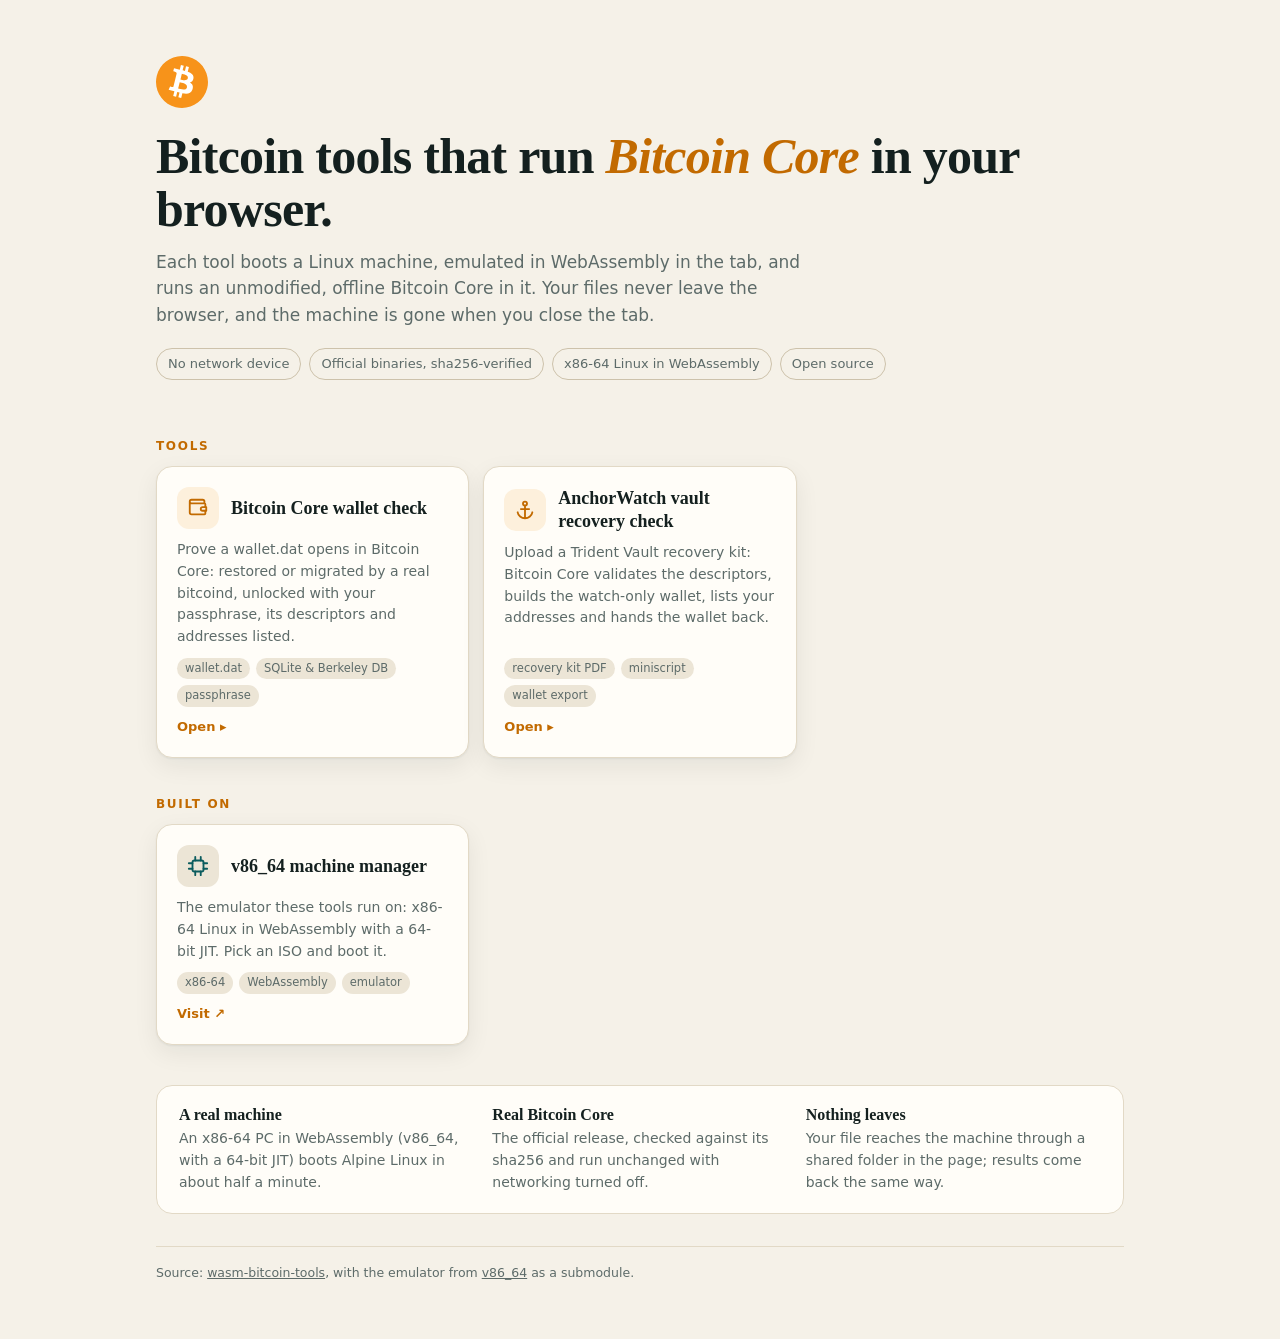
==== index.html @ 80a44d52 "wasm-bitcoin-tools: the Bitcoin tools, moved out of v86_64 The two Bitcoin pages and everything only" ====
<!doctype html>
<html lang="en">
<head>
<meta charset="utf-8">
<meta name="viewport" content="width=device-width, initial-scale=1">
<title>wasm-bitcoin-tools</title>
<link rel="icon" href="v86_64/icons/favicon.svg" type="image/svg+xml">
<link rel="icon" href="v86_64/icons/icon-32.png" sizes="32x32" type="image/png">
<!--
The directory of the tools in apps/. The cards come from site/site.json ("apps", then "links"),
which also gives each page its link preview when scripts/build-site.mjs publishes the site:
adding a tool is one entry there.
-->
<style>
    :root {
        color-scheme: light dark;
        --bg: #f5f1e8; --bg2: #ece5d6; --fg: #14201f; --muted: #5d6b69; --card: #fffdf8; --line: #e2d9c6; --line2: #cdc2ab;
        --btc: #f7931a; --btc-strong: #c26a00; --btc-bg: #fdf0dc; --teal: #0b5c5e;
        --shadow: 0 1px 2px rgba(20, 32, 31, .06), 0 8px 24px rgba(20, 32, 31, .07);
        --serif: "Iowan Old Style", "Palatino Linotype", "Book Antiqua", Palatino, Georgia, serif;
    }
    @media (prefers-color-scheme: dark) {
        :root {
            --bg: #0b1213; --bg2: #111b1c; --fg: #ece7dd; --muted: #93a3a0; --card: #121c1d; --line: #1f2d2e; --line2: #2c3d3e;
            --btc-strong: #ffac4a; --btc-bg: #2a1c08; --teal: #3aa39b;
            --shadow: 0 1px 2px rgba(0, 0, 0, .4), 0 10px 28px rgba(0, 0, 0, .3);
        }
    }
    * { box-sizing: border-box; }
    body { margin: 0; background: var(--bg); color: var(--fg); font: 15px/1.55 system-ui, -apple-system, "Segoe UI", sans-serif;
           -webkit-font-smoothing: antialiased; }
    main { max-width: 1000px; margin: 0 auto; padding: 0 16px 56px; }
    header { padding: 56px 0 20px; }
    .mark { width: 52px; height: 52px; display: block; margin-bottom: 22px; }
    h1 { font: 600 clamp(32px, 5.5vw, 50px)/1.05 var(--serif); margin: 0 0 14px; letter-spacing: -.015em; }
    h1 em { font-style: italic; color: var(--btc-strong); }
    .lead { margin: 0; max-width: 62ch; font-size: 17px; color: var(--muted); }
    .facts { display: flex; flex-wrap: wrap; gap: 8px; margin-top: 20px; }
    .facts span { padding: 5px 11px; border-radius: 999px; font-size: 13px; border: 1px solid var(--line2); color: var(--muted); }
    h2 { font: 600 12px/1 system-ui, sans-serif; letter-spacing: .14em; text-transform: uppercase; color: var(--btc-strong); margin: 40px 0 14px; }
    .grid { display: grid; grid-template-columns: repeat(auto-fill, minmax(290px, 1fr)); gap: 14px; }
    a.tool { display: flex; flex-direction: column; gap: 10px; padding: 20px; text-decoration: none; color: inherit;
             background: var(--card); border: 1px solid var(--line); border-radius: 16px; box-shadow: var(--shadow);
             transition: border-color .15s, transform .15s; min-width: 0; }
    a.tool:hover { border-color: var(--btc); transform: translateY(-2px); }
    a.tool:focus-visible { outline: 2px solid var(--btc); outline-offset: 2px; }
    .tool .top { display: flex; align-items: center; gap: 12px; }
    .tool .ic { width: 42px; height: 42px; border-radius: 12px; display: grid; place-items: center; flex: none;
                background: var(--btc-bg); color: var(--btc-strong); }
    .tool.link .ic { background: var(--bg2); color: var(--teal); }
    .tool .ic svg { width: 22px; height: 22px; }
    .tool b { font: 600 18px/1.25 var(--serif); }
    .tool p { margin: 0; color: var(--muted); font-size: 14px; flex: 1; }
    .tags { display: flex; flex-wrap: wrap; gap: 6px; }
    .tags span { font-size: 11.5px; padding: 2px 8px; border-radius: 999px; background: var(--bg2); color: var(--muted); }
    .go { font-size: 13px; font-weight: 600; color: var(--btc-strong); }
    .how { margin-top: 40px; padding: 20px 22px; border: 1px solid var(--line); border-radius: 16px; background: var(--card);
           display: grid; grid-template-columns: repeat(3, 1fr); gap: 18px; font-size: 14px; color: var(--muted); }
    .how b { display: block; color: var(--fg); font: 600 16px var(--serif); margin-bottom: 4px; }
    .error { color: #c62828; }
    footer { color: var(--muted); font-size: 12.5px; margin-top: 32px; padding-top: 16px; border-top: 1px solid var(--line); }
    footer a { color: inherit; }
    @media (max-width: 700px) { .how { grid-template-columns: 1fr; } header { padding-top: 32px; } }
    @media (prefers-reduced-motion: reduce) { * { transition: none !important; } }
</style>
</head>
<body>
<main>
    <header>
        <svg class="mark" viewBox="0 0 64 64" role="img" aria-label="Bitcoin"><path fill="#f7931a" d="M63.04 39.741c-4.274 17.143-21.638 27.575-38.783 23.301C7.12 58.768-3.313 41.404.962 24.262 5.234 7.117 22.597-3.317 39.737.957c17.144 4.274 27.576 21.64 23.302 38.784z"/><path fill="#fff" d="M46.11 27.441c.636-4.258-2.606-6.547-7.039-8.074l1.438-5.768-3.512-.875-1.4 5.616c-.922-.23-1.87-.447-2.812-.662l1.41-5.653-3.509-.875-1.439 5.766c-.764-.174-1.514-.346-2.242-.527l.004-.018-4.842-1.209-.934 3.75s2.605.597 2.55.634c1.422.355 1.68 1.296 1.636 2.042l-1.638 6.571c.098.025.225.061.365.117l-.37-.092-2.297 9.205c-.174.432-.615 1.08-1.609.834.035.051-2.552-.637-2.552-.637l-1.743 4.019 4.57 1.139c.85.213 1.683.436 2.502.646l-1.453 5.835 3.507.875 1.439-5.772c.958.26 1.888.5 2.798.726l-1.434 5.745 3.511.875 1.453-5.823c5.987 1.133 10.489.676 12.384-4.739 1.527-4.36-.076-6.875-3.226-8.515 2.294-.529 4.022-2.038 4.483-5.155zM38.087 38.69c-1.085 4.36-8.426 2.003-10.806 1.412l1.928-7.729c2.38.594 10.012 1.77 8.878 6.317zm1.086-11.312c-.99 3.966-7.1 1.951-9.082 1.457l1.748-7.01c1.982.494 8.365 1.416 7.334 5.553z"/></svg>
        <h1>Bitcoin tools that run <em>Bitcoin&nbsp;Core</em> in your browser.</h1>
        <p class="lead">Each tool boots a Linux machine, emulated in WebAssembly in the tab, and runs an unmodified, offline Bitcoin Core in
        it. Your files never leave the browser, and the machine is gone when you close the tab.</p>
        <div class="facts"><span>No network device</span><span>Official binaries, sha256-verified</span><span>x86-64 Linux in WebAssembly</span><span>Open source</span></div>
    </header>

    <h2>Tools</h2>
    <div class="grid" id="apps"></div>

    <h2>Built on</h2>
    <div class="grid" id="links"></div>

    <div class="how">
        <div><b>A real machine</b>An x86-64 PC in WebAssembly (v86_64, with a 64-bit JIT) boots Alpine Linux in about half a minute.</div>
        <div><b>Real Bitcoin Core</b>The official release, checked against its sha256 and run unchanged with networking turned off.</div>
        <div><b>Nothing leaves</b>Your file reaches the machine through a shared folder in the page; results come back the same way.</div>
    </div>

    <footer>Source: <a href="https://github.com/portlandhodl/wasm-bitcoin-tools">wasm-bitcoin-tools</a>, with the emulator from
    <a href="https://github.com/portlandhodl/v86_64">v86_64</a> as a submodule.</footer>
</main>
<script>
"use strict";
const ICONS = {
    wallet: '<path d="M19 7V5a2 2 0 0 0-2-2H5a2 2 0 0 0 0 4h14a1 1 0 0 1 1 1v3M20 15v3a1 1 0 0 1-1 1H5a2 2 0 0 1-2-2V5"/><path d="M21 11h-4a2 2 0 0 0 0 4h4z"/>',
    anchor: '<circle cx="12" cy="5" r="2.2"/><path d="M12 7.2V21M7.5 11h9M4 14.5c.6 3.6 3.9 6.5 8 6.5s7.4-2.9 8-6.5"/>',
    chip: '<rect x="6" y="6" width="12" height="12" rx="2"/><path d="M9 2v4M15 2v4M9 18v4M15 18v4M2 9h4M2 15h4M18 9h4M18 15h4"/>',
    tool: '<path d="M14.7 6.3a4 4 0 0 0-5.4 5.4L3 18l3 3 6.3-6.3a4 4 0 0 0 5.4-5.4l-2.6 2.6-2.4-.6-.6-2.4z"/>',
};

function card(t, href, cls)
{
    const a = document.createElement("a");
    a.className = "tool " + cls;
    a.href = href;
    a.innerHTML = '<span class=top><span class=ic><svg viewBox="0 0 24 24" fill="none" stroke="currentColor" stroke-width="2" ' +
        'stroke-linecap="round" stroke-linejoin="round">' + (ICONS[t.icon] || ICONS.tool) + '</svg></span><b></b></span><p></p><span class=tags></span><span class=go></span>';
    a.querySelector("b").textContent = t.name;
    a.querySelector("p").textContent = t.tagline;
    for(const tag of t.tags || [])
    {
        const s = document.createElement("span");
        s.textContent = tag;
        a.querySelector(".tags").appendChild(s);
    }
    a.querySelector(".go").textContent = cls === "link" ? "Visit ↗" : "Open ▸";
    return a;
}

fetch("site/site.json").then(r => r.json()).then(site =>
{
    for(const app of site.apps) document.getElementById("apps").appendChild(card(app, "apps/" + app.page + ".html", "app"));
    for(const link of site.links || []) document.getElementById("links").appendChild(card(link, link.href, "link"));
}).catch(e =>
{
    document.getElementById("apps").innerHTML = '<p class=error></p>';
    document.querySelector("#apps .error").textContent = "Cannot load site/site.json: " + e.message;
});
</script>
</body>
</html>
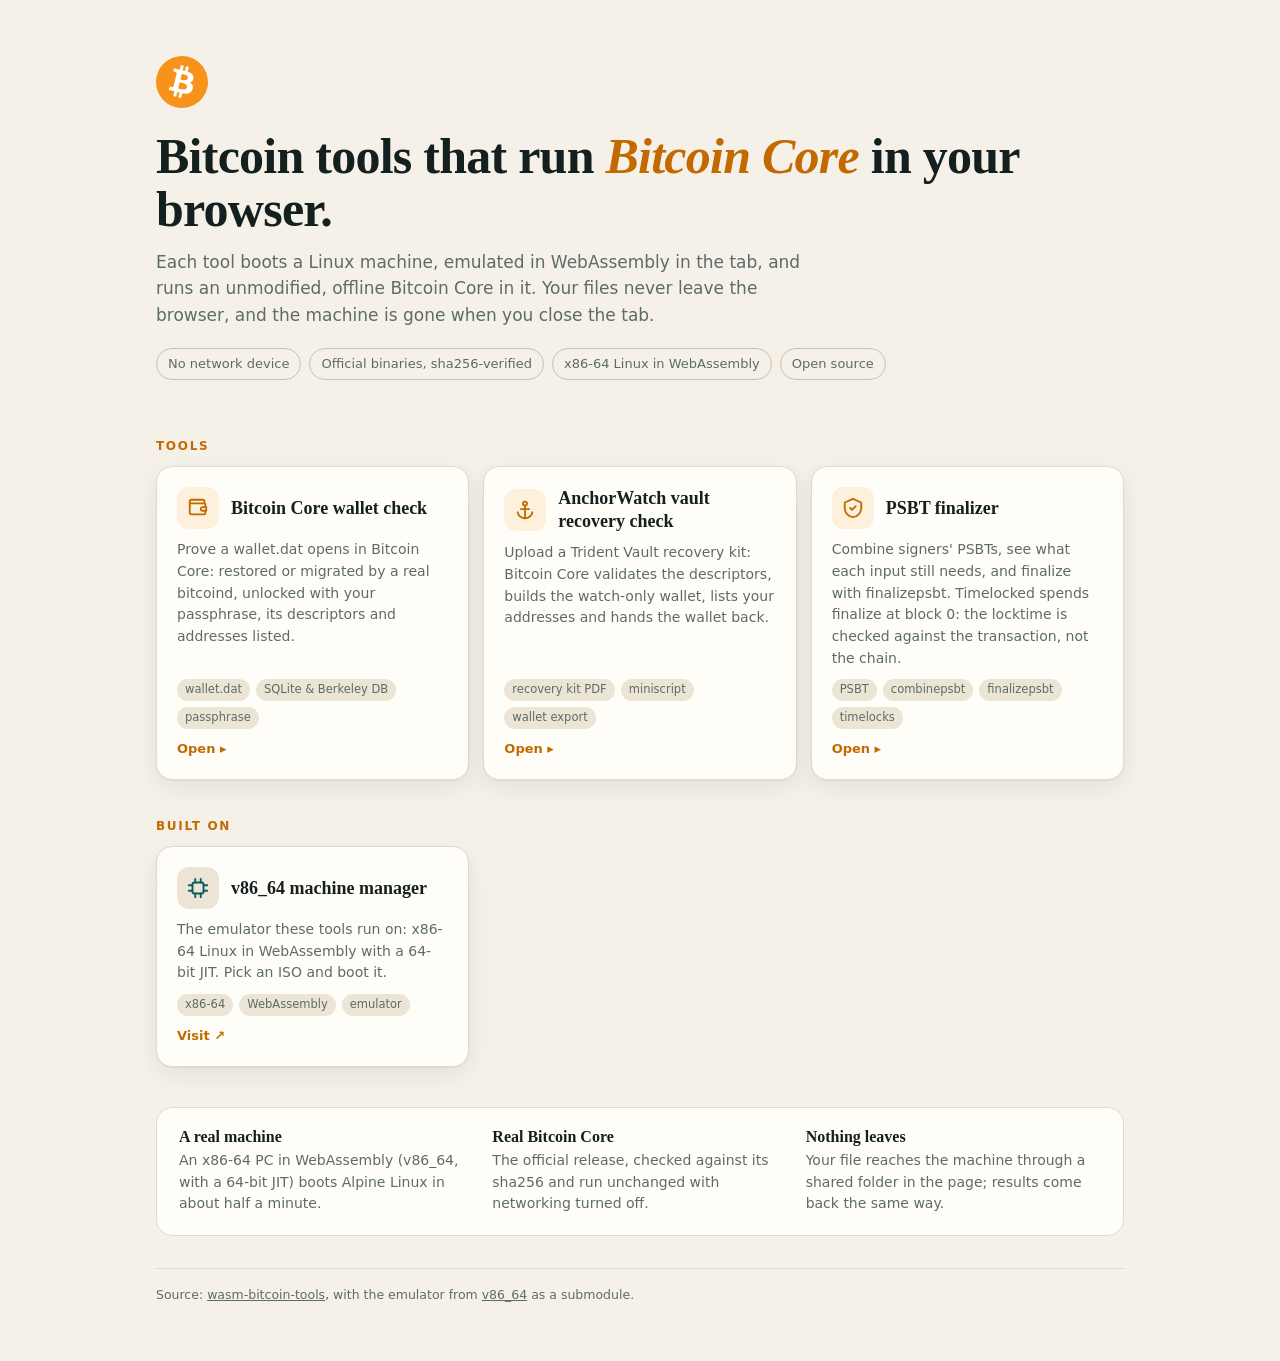
==== commit 595d9b56: "PSBT finalizer: combine and finalize PSBTs with Bitcoin Core at block 0 apps/psbt-finalizer.html, da" ====
--- a/index.html
+++ b/index.html
@@ -95,6 +95,7 @@
     wallet: '<path d="M19 7V5a2 2 0 0 0-2-2H5a2 2 0 0 0 0 4h14a1 1 0 0 1 1 1v3M20 15v3a1 1 0 0 1-1 1H5a2 2 0 0 1-2-2V5"/><path d="M21 11h-4a2 2 0 0 0 0 4h4z"/>',
     anchor: '<circle cx="12" cy="5" r="2.2"/><path d="M12 7.2V21M7.5 11h9M4 14.5c.6 3.6 3.9 6.5 8 6.5s7.4-2.9 8-6.5"/>',
     chip: '<rect x="6" y="6" width="12" height="12" rx="2"/><path d="M9 2v4M15 2v4M9 18v4M15 18v4M2 9h4M2 15h4M18 9h4M18 15h4"/>',
+    seal: '<path d="M12 2 3 6v6c0 5 3.8 9.3 9 10 5.2-.7 9-5 9-10V6z"/><path d="m9 12 2 2 4-4"/>',
     tool: '<path d="M14.7 6.3a4 4 0 0 0-5.4 5.4L3 18l3 3 6.3-6.3a4 4 0 0 0 5.4-5.4l-2.6 2.6-2.4-.6-.6-2.4z"/>',
 };
 
